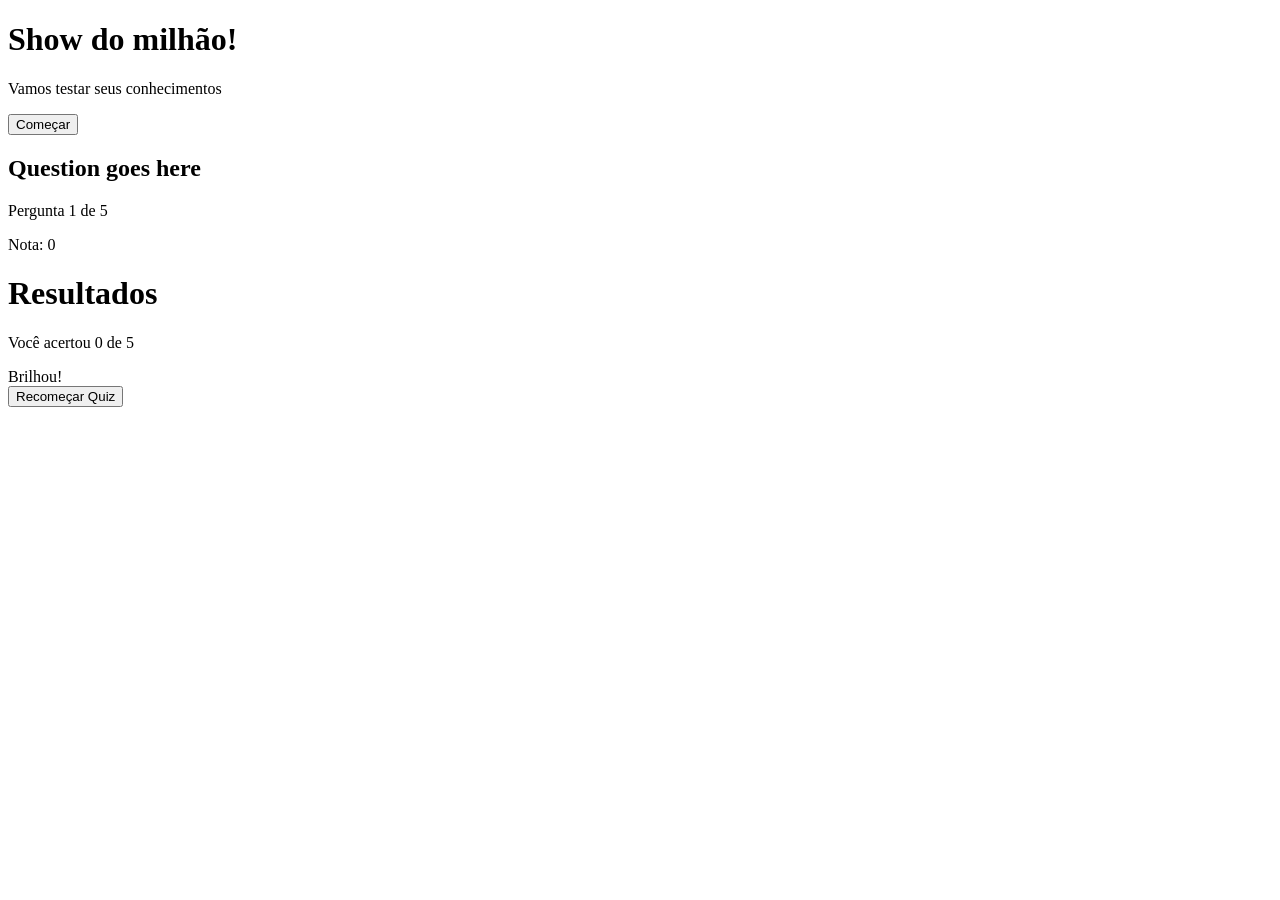
==== index.html @ 4aa6cdc3 "Rename index - Copy.html to index.html" ====
<!DOCTYPE html>
<html lang="pt-BR">
  <head>
    <meta charset="UTF-8" />
    <meta name="viewport" content="width=device-width, initial-scale=1.0" />
    <title>Quiz Game</title>
    <link rel="stylesheet" href="style.css" />
  </head>
  <body>
    <div class="container">
      <div class="screen active" id="start-screen">
        <h1>Show do milhão!</h1>
        <p>Vamos testar seus conhecimentos</p>
        <button id="start-btn">Começar</button>
      </div>

      <div class="screen" id="quiz-screen">
        <div class="quiz-header">
          <h2 id="question-text">Question goes here</h2>
          <div class="quiz-info">
            <p>
              Pergunta <span id="current-question">1</span> de <span id="total-questions">5</span>
            </p>

            <p>Nota: <span id="score">0</span></p>
          </div>
        </div>

        <div id="answers-container" class="answers-container">
          <!-- Answer buttons will be insterted here from our js code later at some point -->
        </div>

        <div class="progress-bar">
          <div id="progress" class="progress"></div>
        </div>
      </div>

      <div id="result-screen" class="screen">
        <h1>Resultados</h1>
        <div class="result-info">
          <p>Você acertou <span id="final-score">0</span> de <span id="max-score">5</span></p>

          <div id="result-message">Brilhou!</div>
        </div>
        <button id="restart-btn">Recomeçar Quiz</button>
      </div>
    </div>

    <script src="script.js"></script>
  </body>
</html>
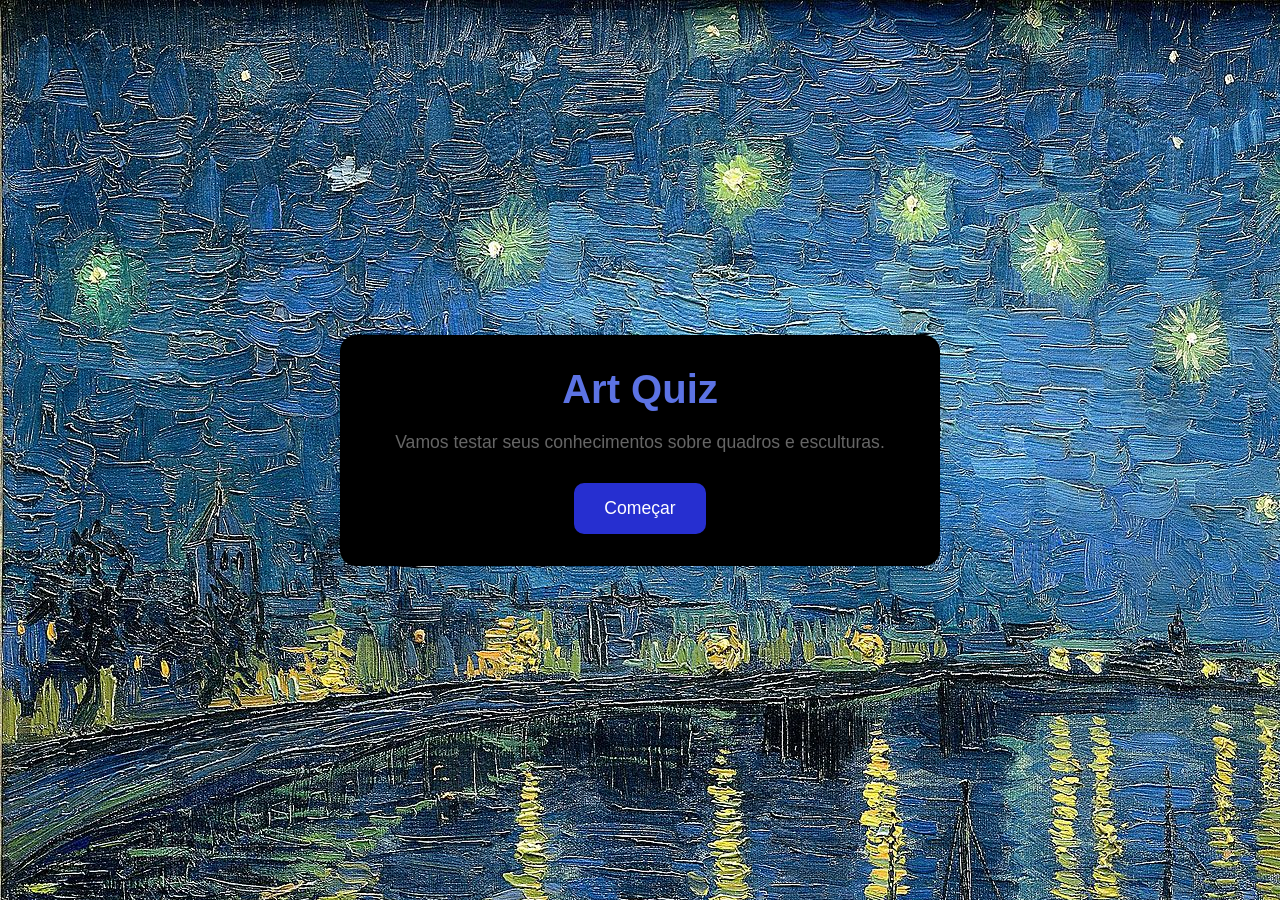
==== commit 67dd7473: "Change quiz title to 'Art Quiz' and update text Updated quiz title and description to focus on art." ====
--- a/index.html
+++ b/index.html
@@ -9,8 +9,8 @@
   <body>
     <div class="container">
       <div class="screen active" id="start-screen">
-        <h1>Show do milhão!</h1>
-        <p>Vamos testar seus conhecimentos</p>
+        <h1>Art Quiz</h1>
+        <p>Vamos testar seus conhecimentos sobre quadros e esculturas.</p>
         <button id="start-btn">Começar</button>
       </div>
 
--- a/style.css
+++ b/style.css
@@ -0,0 +1,187 @@
+/* Basic Reset */
+
+* {
+  margin: 0;
+  padding: 0;
+  box-sizing: border-box;
+}
+
+body {
+  background-image: url('vangogh.jpg');
+  display: flex;
+  justify-content: center;
+  align-items: center;
+  min-height: 100vh;
+  padding: 1rem;
+  font-family: sans-serif;
+}
+
+.container {
+  background-color: black;
+  border-radius: 1rem;
+  box-shadow: 0 10px 30px rgba(0, 0, 0, 0.1);
+  width: 100%;
+  max-width: 600px;
+  overflow: hidden;
+  position: relative;
+}
+
+/* SCREENS */
+.screen {
+  display: none;
+  padding: 2rem;
+  text-align: center;
+}
+
+.screen.active {
+  display: block;
+}
+
+/* START SCREEN */
+
+#start-screen h1 {
+  color: #5c73e4;
+  margin-bottom: 20px;
+  font-size: 2.5rem;
+}
+
+#start-screen p {
+  color: #666;
+  margin-bottom: 30px;
+  font-size: 1.1rem;
+}
+
+.quiz-header {
+  margin-bottom: 1rem;
+}
+
+#question-text {
+  color: #333;
+  font-size: 1.5rem;
+  margin-bottom: 1rem;
+  line-height: 1.4;
+}
+
+.quiz-info {
+  display: flex;
+  justify-content: space-between;
+  color: #666;
+  margin-bottom: 10px;
+}
+
+.answers-container {
+  display: flex;
+  flex-direction: column;
+  gap: 10px;
+  margin-bottom: 25px;
+}
+
+.answer-btn {
+  background-color: #d3dcf7;
+  color: #333;
+  border: 2px solid #bfcef6;
+  border-radius: 10px;
+  padding: 1rem;
+  cursor: pointer;
+  text-align: left;
+  transition: all 0.3s ease;
+}
+
+.answer-btn:hover {
+  background-color: #cfdee6;
+  border-color: #bdebff;
+}
+
+.answer-btn.correct {
+  background-color: #e6fff0;
+  border-color: #a3f0c4;
+  color: #28a745;
+}
+
+.answer-btn.incorrect {
+  background-color: #fff0f0;
+  border-color: #bdebff;
+  color: #dc3545;
+}
+
+.progress-bar {
+  height: 10px;
+  background-color: #f8f0e5;
+  border-radius: 5px;
+  overflow: hidden;
+  margin-top: 20px;
+}
+
+.progress {
+  height: 100%;
+  background-color: #17199f;
+  width: 0%;
+  transition: width 0.3s ease;
+}
+
+/* RESULT SCREEN */
+
+#result-screen h1 {
+  color: #335ae8;
+  margin-bottom: 30px;
+}
+
+.result-info {
+  background-color: #f8f0e5;
+  border-radius: 10px;
+  padding: 20px;
+  margin-bottom: 30px;
+}
+
+.result-info p {
+  font-size: 1.2rem;
+  color: #333;
+  margin-bottom: 1rem;
+}
+
+#result-message {
+  font-size: 1.5rem;
+  font-weight: 600;
+  color: #4e90ed;
+}
+
+button {
+  background-color: #262fd0;
+  color: white;
+  border: none;
+  border-radius: 10px;
+  padding: 15px 30px;
+  font-size: 1.1rem;
+  cursor: pointer;
+  transition: background-color 0.3s ease;
+}
+
+button:hover {
+  background-color: #289bd4;
+}
+
+/* RESPONSIVE DESIGN */
+@media (max-width: 500px) {
+  /* when we hit 500px and below, implement the styles below */
+
+  .screen {
+    padding: 1rem;
+  }
+
+  #start-screen h1 {
+    font-size: 2rem;
+  }
+
+  #question-text {
+    font-size: 1.3rem;
+  }
+
+  .answer-btn {
+    padding: 12px;
+  }
+
+  button {
+    padding: 12px 25px;
+    font-size: 1rem;
+  }
+}
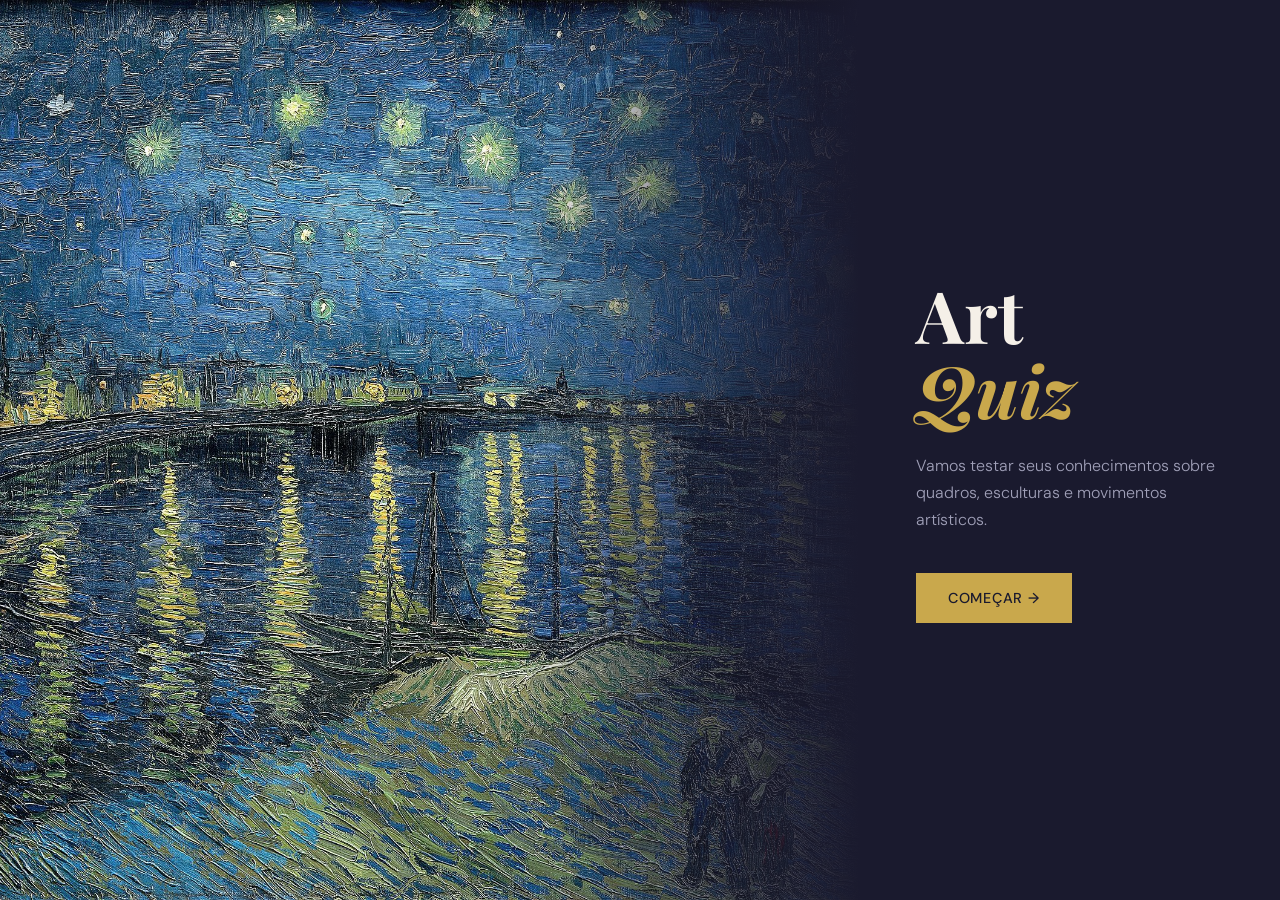
==== commit 50b0ac59: "Add files via upload" ====
--- a/index.html
+++ b/index.html
@@ -3,49 +3,104 @@
   <head>
     <meta charset="UTF-8" />
     <meta name="viewport" content="width=device-width, initial-scale=1.0" />
-    <title>Quiz Game</title>
+    <title>Art Quiz</title>
+
+    <!-- NOVO: preconnect avisa o navegador para conectar nesses servidores
+         antecipadamente, antes de precisar baixar as fontes de fato.
+         O "crossorigin" na linha do gstatic é necessário porque arquivos
+         de fonte são carregados com CORS — sem ele o preconnect seria ignorado. -->
+    <link rel="preconnect" href="https://fonts.googleapis.com">
+    <link rel="preconnect" href="https://fonts.gstatic.com" crossorigin>
+    <!-- NOVO: carrega as fontes Playfair Display (serifada, usada nos títulos)
+         e DM Sans (sem serifa, usada no corpo do texto) -->
+    <link href="https://fonts.googleapis.com/css2?family=Playfair+Display:ital,wght@0,400;0,700;1,400&family=DM+Sans:wght@300;400;500&display=swap" rel="stylesheet">
+
     <link rel="stylesheet" href="style.css" />
   </head>
   <body>
-    <div class="container">
-      <div class="screen active" id="start-screen">
-        <h1>Art Quiz</h1>
-        <p>Vamos testar seus conhecimentos sobre quadros e esculturas.</p>
-        <button id="start-btn">Começar</button>
+
+    <!-- START SCREEN -->
+    <!-- ALTERADO: antes era um único .container centralizado na página.
+         Agora a tela é split: .start-art (imagem ocupa metade esquerda)
+         e .start-content (texto na metade direita), lado a lado via flex. -->
+    <div class="screen active" id="start-screen">
+      <!-- NOVO: painel da imagem com overlay gradiente por cima -->
+      <div class="start-art">
+        <img src="vangogh.jpg" alt="Van Gogh painting" />
+        <div class="start-art-overlay"></div>
       </div>
+      <!-- NOVO: painel do conteúdo textual -->
+      <div class="start-content">
+        
+        <h1>Art<br/><em>Quiz</em></h1>
+        <p>Vamos testar seus conhecimentos sobre quadros, esculturas e movimentos artísticos.</p>
+        <button id="start-btn">Começar <span>→</span></button>
+      </div>
+    </div>
 
-      <div class="screen" id="quiz-screen">
-        <div class="quiz-header">
+    <!-- QUIZ SCREEN -->
+    <div class="screen" id="quiz-screen">
+      <!-- NOVO: .quiz-layout é o container flex que alterna entre
+           imagem-esquerda/texto-direita (padrão) e
+           texto-esquerda/imagem-direita (quando a classe .flip é adicionada via JS) -->
+      <div class="quiz-layout" id="quiz-layout">
+
+        <!-- NOVO: painel da imagem. O JS troca o src a cada pergunta
+             e adiciona .fade-out para animar a transição -->
+        <div class="quiz-image-panel" id="quiz-image-panel">
+          <img id="quiz-image" src="vangogh.jpg" alt="Obra de arte" />
+          <!-- NOVO: legenda opcional que aparece sobre a imagem -->
+          <div class="image-caption" id="image-caption"></div>
+        </div>
+
+        <!-- NOVO: painel do conteúdo do quiz (antes era um único div linear sem split) -->
+        <div class="quiz-content-panel">
+          <!-- ALTERADO: antes era .quiz-info com dois <p> separados.
+               Agora é .quiz-meta com contador e badge de pontuação lado a lado -->
+          <div class="quiz-meta">
+            <span class="question-counter">
+              <span id="current-question">1</span><em>/<span id="total-questions">7</span></em>
+            </span>
+            <span class="score-badge">★ <span id="score">0</span></span>
+          </div>
+
           <h2 id="question-text">Question goes here</h2>
-          <div class="quiz-info">
-            <p>
-              Pergunta <span id="current-question">1</span> de <span id="total-questions">5</span>
-            </p>
 
-            <p>Nota: <span id="score">0</span></p>
+          <div id="answers-container" class="answers-container"></div>
+
+          <div class="progress-bar">
+            <div id="progress" class="progress"></div>
           </div>
         </div>
 
-        <div id="answers-container" class="answers-container">
-          <!-- Answer buttons will be insterted here from our js code later at some point -->
+      </div>
+    </div>
+
+    <!-- RESULT SCREEN -->
+    <!-- ALTERADO: antes era um único div centralizado.
+         Agora também é split: .result-art (imagem) e .result-content (texto),
+         seguindo o mesmo padrão da start screen -->
+    <div id="result-screen" class="screen">
+      <!-- NOVO: painel da imagem com filtro escurecido e overlay -->
+      <div class="result-art">
+        <img src="vangogh.jpg" alt="Van Gogh painting" />
+        <div class="result-art-overlay"></div>
+      </div>
+      <!-- NOVO: painel do conteúdo dos resultados -->
+      <div class="result-content">
+        <span class="label">Fim do jogo</span>
+        <h1>Resultados</h1>
+        <!-- NOVO: exibe acertos e total em números grandes separados por um divisor vertical -->
+        <div class="result-score-display">
+          <span id="final-score">0</span>
+          <div class="result-divider"></div>
+          <span id="max-score">7</span>
         </div>
-
-        <div class="progress-bar">
-          <div id="progress" class="progress"></div>
-        </div>
-      </div>
-
-      <div id="result-screen" class="screen">
-        <h1>Resultados</h1>
-        <div class="result-info">
-          <p>Você acertou <span id="final-score">0</span> de <span id="max-score">5</span></p>
-
-          <div id="result-message">Brilhou!</div>
-        </div>
-        <button id="restart-btn">Recomeçar Quiz</button>
+        <div id="result-message" class="result-message">Brilhou!</div>
+        <button id="restart-btn">&#8634; Recomeçar</button>
       </div>
     </div>
 
     <script src="script.js"></script>
   </body>
-</html>
+</html>
--- a/style.css
+++ b/style.css
@@ -1,187 +1,472 @@
-/* Basic Reset */
-
 * {
   margin: 0;
   padding: 0;
   box-sizing: border-box;
 }
 
+/* NOVO: variáveis globais de cor.
+   Antes as cores eram valores fixos espalhados pelo arquivo (#1544b1, #2d2d2d etc).
+   Agora ficam centralizadas aqui — mudar uma variável afeta todo o projeto. */
+:root {
+  --ink: #1a1a2e;
+  --cream: #f5f0e8;
+  --gold: #c9a84c;
+  --blue-deep: #16213e;
+  --blue-mid: #0f3460;
+  --accent: #e8c547;
+  --text-muted: #888;
+}
+
+/* ALTERADO: antes o body tinha background-image, display flex, justify/align-items e padding
+   para centralizar o .container no meio da tela. Agora o body só define cor de fundo e fonte,
+   pois cada tela ocupa 100vh por conta própria. */
 body {
-  background-image: url('vangogh.jpg');
-  display: flex;
-  justify-content: center;
-  align-items: center;
+  background-color: var(--ink);
   min-height: 100vh;
-  padding: 1rem;
-  font-family: sans-serif;
-}
-
-.container {
-  background-color: black;
-  border-radius: 1rem;
-  box-shadow: 0 10px 30px rgba(0, 0, 0, 0.1);
-  width: 100%;
-  max-width: 600px;
-  overflow: hidden;
-  position: relative;
-}
-
-/* SCREENS */
+  font-family: 'DM Sans', sans-serif; /* ALTERADO: era font-family: sans-serif genérico */
+  overflow-x: hidden;
+}
+
+/* ── SCREENS ── */
+/* ALTERADO: antes .screen usava display:none / display:block.
+   Agora usa display:flex para que os painéis split funcionem dentro de cada tela. */
 .screen {
   display: none;
-  padding: 2rem;
-  text-align: center;
-}
-
+  min-height: 100vh; /* NOVO: cada tela ocupa a altura total da janela */
+}
 .screen.active {
+  display: flex; /* ALTERADO: era display: block */
+}
+
+/* ── START SCREEN ── */
+/* NOVO: define os dois painéis lado a lado (row) esticados até a borda (stretch) */
+#start-screen {
+  flex-direction: row;
+  align-items: stretch;
+}
+
+/* NOVO: painel da imagem — ocupa o espaço restante (flex:1) */
+.start-art {
+  flex: 1;
+  position: relative;
+  overflow: hidden;
+  min-height: 100vh;
+}
+.start-art img {
+  width: 100%;
+  height: 100%;
+  object-fit: cover;
   display: block;
-}
-
-/* START SCREEN */
-
-#start-screen h1 {
-  color: #5c73e4;
-  margin-bottom: 20px;
-  font-size: 2.5rem;
-}
-
-#start-screen p {
-  color: #666;
-  margin-bottom: 30px;
-  font-size: 1.1rem;
-}
-
-.quiz-header {
-  margin-bottom: 1rem;
-}
-
+  filter: saturate(0.85); /* NOVO: leve dessaturação para não competir com o texto */
+}
+/* NOVO: gradiente que escurece a borda direita da imagem,
+   criando uma fusão suave com o painel escuro do lado */
+.start-art-overlay {
+  position: absolute;
+  inset: 0;
+  background: linear-gradient(to right, transparent 60%, var(--ink) 100%);
+}
+
+/* NOVO: painel do texto — largura fixa de 420px, empilha o conteúdo em coluna */
+.start-content {
+  width: 420px;
+  flex-shrink: 0;
+  display: flex;
+  flex-direction: column;
+  justify-content: center;
+  padding: 4rem 3.5rem;
+  background: var(--ink);
+  color: var(--cream);
+}
+
+/* NOVO: rótulo pequeno em caixa alta acima do título */
+.label {
+  font-size: 0.7rem;
+  letter-spacing: 0.25em;
+  text-transform: uppercase;
+  color: var(--gold);
+  margin-bottom: 1.5rem;
+  display: block;
+}
+
+/* ALTERADO: antes era color: #1544b1 e font-size: 2.5rem.
+   Agora usa Playfair Display e é muito maior (4.5rem) */
+.start-content h1 {
+  font-family: 'Playfair Display', serif;
+  font-size: 4.5rem;
+  line-height: 1.05;
+  margin-bottom: 1.5rem;
+  color: var(--cream);
+}
+/* NOVO: a palavra "Quiz" em itálico dourado dentro do h1 */
+.start-content h1 em {
+  color: var(--gold);
+  font-style: italic;
+}
+
+/* ALTERADO: era color: #2d2d2d. Agora é claro pois o fundo é escuro. */
+.start-content p {
+  color: #a0a0b8;
+  font-size: 1rem;
+  line-height: 1.7;
+  margin-bottom: 2.5rem;
+  font-weight: 300;
+}
+
+/* ── BUTTONS ── */
+/* ALTERADO: antes background #11369c, border-radius: 10px, padding 15px 30px.
+   Agora dourado, sem border-radius (estilo editorial reto), com uppercase e letter-spacing. */
+button {
+  background: var(--gold);
+  color: var(--ink);
+  border: none;
+  border-radius: 0; /* ALTERADO: era 10px */
+  padding: 1rem 2rem;
+  font-size: 0.9rem;
+  font-family: 'DM Sans', sans-serif;
+  font-weight: 500;
+  letter-spacing: 0.05em; /* NOVO */
+  cursor: pointer;
+  transition: all 0.25s ease;
+  text-transform: uppercase; /* NOVO */
+  width: fit-content; /* NOVO: botão só ocupa o espaço do seu conteúdo */
+}
+/* NOVO: a seta → dentro do botão anima separadamente */
+button span {
+  display: inline-block;
+  transition: transform 0.2s;
+}
+/* ALTERADO: era background-color: #289bd4. Agora sobe levemente (translateY). */
+button:hover {
+  background: var(--accent);
+  transform: translateY(-2px);
+}
+/* NOVO: a seta desloca para a direita no hover */
+button:hover span {
+  transform: translateX(4px);
+}
+
+/* ── QUIZ SCREEN ── */
+#quiz-screen {
+  align-items: stretch;
+}
+
+/* NOVO: container flex que abriga os dois painéis do quiz.
+   A classe .flip é adicionada/removida pelo JS para inverter a ordem. */
+.quiz-layout {
+  display: flex;
+  width: 100%;
+  min-height: 100vh;
+  transition: all 0.5s ease;
+}
+
+/* NOVO: painel da imagem no quiz — ocupa o espaço restante */
+.quiz-image-panel {
+  flex: 1;
+  position: relative;
+  overflow: hidden;
+}
+/* NOVO: a imagem tem transição de opacidade e escala para o efeito de fade entre perguntas */
+.quiz-image-panel img {
+  width: 100%;
+  height: 100%;
+  object-fit: cover;
+  display: block;
+  transition: opacity 0.4s ease, transform 0.6s ease;
+}
+/* NOVO: estado intermediário da animação — o JS adiciona essa classe,
+   aguarda 350ms, troca a imagem, depois remove a classe */
+.quiz-image-panel.fade-out img {
+  opacity: 0;
+  transform: scale(1.04);
+}
+/* NOVO: legenda sobreposta à imagem, no canto inferior esquerdo */
+.image-caption {
+  position: absolute;
+  bottom: 1.5rem;
+  left: 1.5rem;
+  right: 1.5rem;
+  color: rgba(255,255,255,0.7);
+  font-size: 0.72rem;
+  letter-spacing: 0.12em;
+  text-transform: uppercase;
+  font-style: italic;
+}
+
+/* NOVO: painel do conteúdo do quiz — largura fixa, fundo claro por padrão */
+.quiz-content-panel {
+  width: 500px;
+  flex-shrink: 0;
+  background: var(--cream);
+  display: flex;
+  flex-direction: column;
+  justify-content: center;
+  padding: 3rem 3.5rem;
+  position: relative;
+}
+
+/* NOVO: bloco inteiro de estilos para o layout invertido (.flip).
+   Quando o JS adiciona .flip ao .quiz-layout, a ordem dos painéis inverte
+   e o painel de conteúdo muda para tema escuro. */
+.quiz-layout.flip .quiz-image-panel {
+  order: 2; /* empurra a imagem para a direita */
+}
+.quiz-layout.flip .quiz-content-panel {
+  order: 1; /* puxa o conteúdo para a esquerda */
+  background: var(--blue-deep); /* fundo escuro no layout invertido */
+  color: var(--cream);
+}
+.quiz-layout.flip .quiz-meta .question-counter {
+  color: var(--gold);
+}
+.quiz-layout.flip .quiz-meta .score-badge {
+  background: rgba(255,255,255,0.1);
+  color: var(--cream);
+}
+.quiz-layout.flip #question-text {
+  color: var(--cream);
+}
+.quiz-layout.flip .progress-bar {
+  background: rgba(255,255,255,0.1);
+}
+/* Versões do answer-btn adaptadas para o fundo escuro */
+.quiz-layout.flip .answer-btn {
+  background: rgba(255,255,255,0.07);
+  border-color: rgba(255,255,255,0.15);
+  color: var(--cream);
+}
+.quiz-layout.flip .answer-btn:hover {
+  background: rgba(255,255,255,0.15);
+  border-color: var(--gold);
+}
+.quiz-layout.flip .answer-btn.correct {
+  background: rgba(80, 200, 120, 0.2);
+  border-color: #50c878;
+  color: #a0ffb8;
+}
+.quiz-layout.flip .answer-btn.incorrect {
+  background: rgba(220, 80, 80, 0.2);
+  border-color: #dc5050;
+  color: #ffaaaa;
+}
+
+/* ALTERADO: antes era .quiz-info com display flex e justify space-between.
+   A estrutura é similar mas os elementos internos mudaram (counter e badge). */
+.quiz-meta {
+  display: flex;
+  justify-content: space-between;
+  align-items: center;
+  margin-bottom: 2rem;
+}
+
+/* NOVO: contador "1/7" em Playfair Display grande */
+.question-counter {
+  font-family: 'Playfair Display', serif;
+  font-size: 1.8rem;
+  color: var(--ink);
+  font-weight: 700;
+}
+.question-counter em {
+  font-size: 1rem;
+  color: var(--text-muted);
+  font-style: normal;
+}
+
+/* NOVO: badge de pontuação com fundo escuro e texto dourado */
+.score-badge {
+  background: var(--ink);
+  color: var(--gold);
+  padding: 0.35rem 0.9rem;
+  font-size: 0.85rem;
+  font-weight: 500;
+  letter-spacing: 0.05em;
+}
+
+/* ALTERADO: antes era color: #000000 e font-size: 1.5rem.
+   Agora usa Playfair Display com peso 400 (regular, não bold). */
 #question-text {
-  color: #333;
-  font-size: 1.5rem;
-  margin-bottom: 1rem;
-  line-height: 1.4;
-}
-
-.quiz-info {
-  display: flex;
-  justify-content: space-between;
-  color: #666;
-  margin-bottom: 10px;
+  font-family: 'Playfair Display', serif;
+  font-size: 1.4rem;
+  line-height: 1.5;
+  color: var(--ink);
+  margin-bottom: 2rem;
+  font-weight: 400;
 }
 
 .answers-container {
   display: flex;
   flex-direction: column;
-  gap: 10px;
-  margin-bottom: 25px;
-}
-
+  gap: 0.6rem;
+  margin-bottom: 2rem;
+}
+
+/* ALTERADO: border-radius era 10px, agora é 0 (estilo reto).
+   Adicionado transform: translateX no hover para dar sensação de movimento lateral. */
 .answer-btn {
-  background-color: #d3dcf7;
-  color: #333;
-  border: 2px solid #bfcef6;
-  border-radius: 10px;
-  padding: 1rem;
+  background: white;
+  color: var(--ink);
+  border: 1.5px solid #ddd;
+  border-radius: 0; /* ALTERADO: era 10px */
+  padding: 0.9rem 1.2rem;
   cursor: pointer;
   text-align: left;
-  transition: all 0.3s ease;
-}
-
+  font-family: 'DM Sans', sans-serif;
+  font-size: 0.9rem;
+  font-weight: 400;
+  width: 100%;
+  transition: all 0.2s ease;
+  letter-spacing: 0.01em;
+}
 .answer-btn:hover {
-  background-color: #cfdee6;
-  border-color: #bdebff;
-}
-
+  background: #f5f0e8;
+  border-color: var(--ink);
+  transform: translateX(4px); /* NOVO: desloca levemente para a direita no hover */
+}
 .answer-btn.correct {
-  background-color: #e6fff0;
-  border-color: #a3f0c4;
-  color: #28a745;
-}
-
+  background: #e8fff2;
+  border-color: #50c878;
+  color: #1a6e3c;
+}
 .answer-btn.incorrect {
-  background-color: #fff0f0;
-  border-color: #bdebff;
-  color: #dc3545;
-}
-
+  background: #fff0f0;
+  border-color: #dc5050; /* ALTERADO: era border-color: #bdebff (azul), agora vermelho */
+  color: #8b1a1a;
+}
+
+/* ALTERADO: altura era 10px, agora 3px — barra muito mais fina e discreta.
+   A cor era #17199f (azul), agora é dourada via variável. */
 .progress-bar {
-  height: 10px;
-  background-color: #f8f0e5;
-  border-radius: 5px;
+  height: 3px; /* ALTERADO: era 10px */
+  background: #e0d8cc;
   overflow: hidden;
-  margin-top: 20px;
-}
-
+}
 .progress {
   height: 100%;
-  background-color: #17199f;
+  background: var(--gold); /* ALTERADO: era #17199f */
   width: 0%;
-  transition: width 0.3s ease;
-}
-
-/* RESULT SCREEN */
-
-#result-screen h1 {
-  color: #335ae8;
-  margin-bottom: 30px;
-}
-
-.result-info {
-  background-color: #f8f0e5;
-  border-radius: 10px;
-  padding: 20px;
-  margin-bottom: 30px;
-}
-
-.result-info p {
-  font-size: 1.2rem;
-  color: #333;
-  margin-bottom: 1rem;
-}
-
-#result-message {
-  font-size: 1.5rem;
-  font-weight: 600;
-  color: #4e90ed;
-}
-
-button {
-  background-color: #262fd0;
-  color: white;
-  border: none;
-  border-radius: 10px;
-  padding: 15px 30px;
+  transition: width 0.4s ease;
+}
+
+/* ── RESULT SCREEN ── */
+/* NOVO: mesma estrutura split da start screen, layout em row */
+#result-screen {
+  flex-direction: row;
+}
+
+/* NOVO: painel da imagem nos resultados — imagem escurecida e dessaturada */
+.result-art {
+  flex: 1;
+  position: relative;
+  overflow: hidden;
+}
+.result-art img {
+  width: 100%;
+  height: 100%;
+  object-fit: cover;
+  filter: saturate(0.6) brightness(0.7); /* NOVO: mais escura que a da start screen */
+}
+/* NOVO: gradiente que funde a imagem com o painel de conteúdo à direita */
+.result-art-overlay {
+  position: absolute;
+  inset: 0;
+  background: linear-gradient(to right, transparent 50%, var(--blue-deep) 100%);
+}
+
+/* NOVO: painel do conteúdo dos resultados — fundo azul escuro */
+.result-content {
+  width: 460px;
+  flex-shrink: 0;
+  background: var(--blue-deep);
+  color: var(--cream);
+  display: flex;
+  flex-direction: column;
+  justify-content: center;
+  padding: 4rem 3.5rem;
+}
+
+.result-content h1 {
+  font-family: 'Playfair Display', serif; /* ALTERADO: era sem fonte específica */
+  font-size: 3rem;
+  color: var(--cream);
+  margin-bottom: 2rem;
+}
+
+/* NOVO: exibe o score como "5 | 7" com números grandes e um divisor vertical entre eles.
+   Antes era um simples <p> com texto "Você acertou X de Y". */
+.result-score-display {
+  display: flex;
+  align-items: center;
+  gap: 1.5rem;
+  margin-bottom: 1.5rem;
+}
+.result-score-display span {
+  font-family: 'Playfair Display', serif;
+  font-size: 5rem;
+  font-weight: 700;
+  color: var(--gold);
+  line-height: 1;
+}
+/* NOVO: linha vertical entre os dois números */
+.result-divider {
+  width: 2px;
+  height: 60px;
+  background: rgba(255,255,255,0.2);
+}
+
+/* ALTERADO: antes era font-size: 1.5rem e color: #4e90ed.
+   Agora é mais sutil, em tom acinzentado. */
+.result-message {
   font-size: 1.1rem;
-  cursor: pointer;
-  transition: background-color 0.3s ease;
-}
-
-button:hover {
-  background-color: #289bd4;
-}
-
-/* RESPONSIVE DESIGN */
-@media (max-width: 500px) {
-  /* when we hit 500px and below, implement the styles below */
-
-  .screen {
-    padding: 1rem;
-  }
-
-  #start-screen h1 {
-    font-size: 2rem;
-  }
-
-  #question-text {
-    font-size: 1.3rem;
-  }
-
-  .answer-btn {
-    padding: 12px;
-  }
-
-  button {
-    padding: 12px 25px;
-    font-size: 1rem;
-  }
-}
+  color: #a0a0c0;
+  margin-bottom: 2.5rem;
+  font-weight: 300;
+  line-height: 1.6;
+}
+
+/* ── RESPONSIVE ── */
+/* ALTERADO: antes era max-width: 500px e só ajustava padding e font-size.
+   Agora cobre o layout split completo — empilha os painéis verticalmente no mobile. */
+@media (max-width: 768px) {
+  /* Empilha os painéis em coluna nas telas de start e resultado */
+  #start-screen, #result-screen {
+    flex-direction: column;
+  }
+  /* A imagem vira uma faixa no topo com altura fixa */
+  .start-art, .result-art {
+    height: 35vh;
+    min-height: unset;
+  }
+  /* O painel de texto ocupa 100% da largura */
+  .start-content, .result-content {
+    width: 100%;
+    padding: 2rem;
+  }
+  /* O gradiente muda de direção: agora escurece de cima para baixo */
+  .start-art-overlay {
+    background: linear-gradient(to bottom, transparent 40%, var(--ink) 100%);
+  }
+  .result-art-overlay {
+    background: linear-gradient(to bottom, transparent 40%, var(--blue-deep) 100%);
+  }
+  .start-content h1 {
+    font-size: 3rem;
+  }
+
+  /* No quiz, tanto o layout normal quanto o .flip empilham em coluna.
+     O !important sobrescreve o order definido pelo .flip. */
+  .quiz-layout, .quiz-layout.flip {
+    flex-direction: column !important;
+  }
+  .quiz-image-panel {
+    height: 35vh;
+    order: 1 !important; /* imagem sempre vai primeiro no mobile */
+  }
+  .quiz-content-panel {
+    width: 100%;
+    order: 2 !important; /* conteúdo sempre depois */
+    padding: 2rem;
+  }
+  .quiz-layout.flip .quiz-image-panel {
+    order: 1 !important;
+  }
+}
